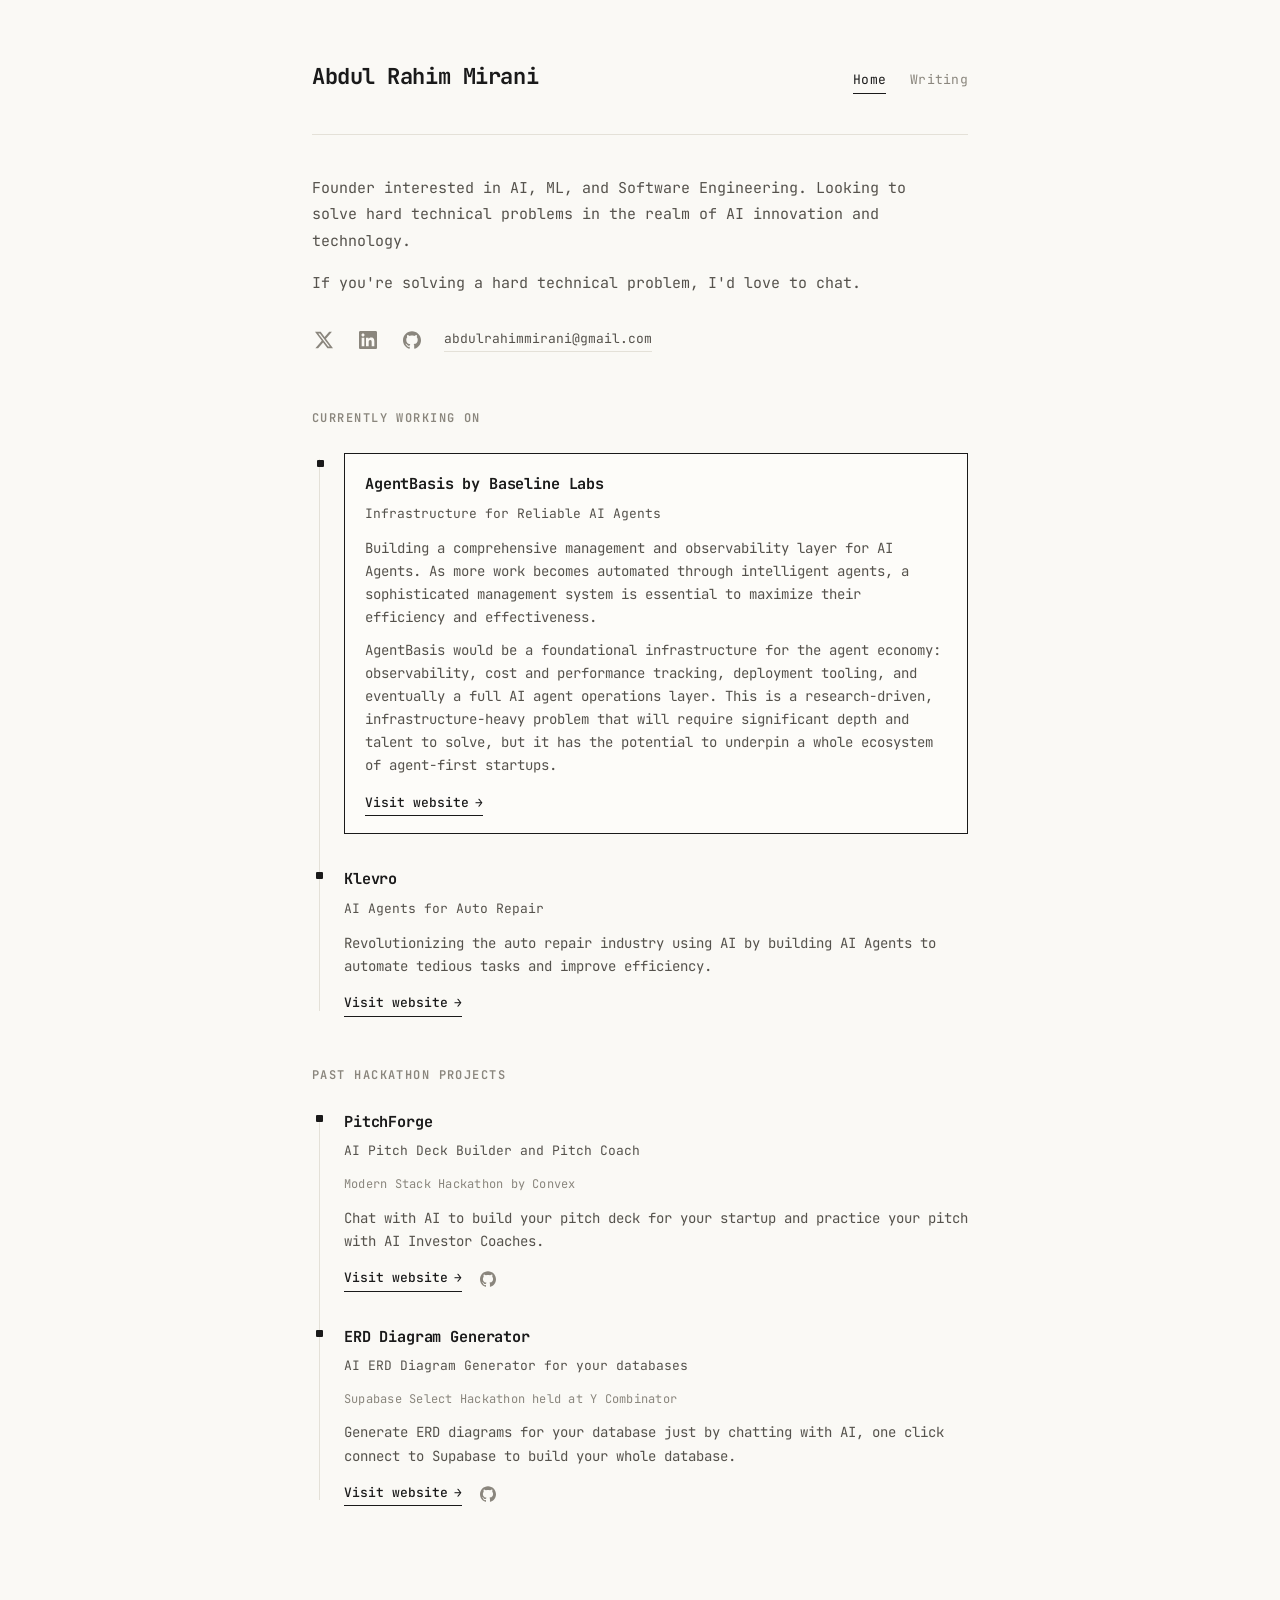
==== index.html @ b36a4a5d "updated name font" ====
<!DOCTYPE html>
<html lang="en">
<head>
    <meta charset="UTF-8">
    <meta name="viewport" content="width=device-width, initial-scale=1.0, maximum-scale=1.0, user-scalable=no, viewport-fit=cover">
    <meta name="theme-color" content="#faf9f5">
    <meta name="mobile-web-app-capable" content="yes">
    <meta name="apple-mobile-web-app-capable" content="yes">
    <meta name="apple-mobile-web-app-status-bar-style" content="default">
    <link rel="stylesheet" href="style.css">
    <title>Abdul Rahim Mirani</title>
    <link rel="preconnect" href="https://fonts.googleapis.com">
    <link rel="preconnect" href="https://fonts.gstatic.com" crossorigin>
    <link href="https://fonts.googleapis.com/css2?family=JetBrains+Mono:wght@400;500;700&display=swap" rel="stylesheet">
    <script>
        window.va = window.va || function () { (window.vaq = window.vaq || []).push(arguments); };
    </script>
    <script defer src="/_vercel/insights/script.js"></script>
</head>

<body>
    <main>
        <header class="site-header">
            <h1 class="logo"><a href="/">Abdul Rahim Mirani</a></h1>
            <nav class="nav-links" aria-label="Primary">
                <a href="/" class="nav-link active" aria-current="page">Home</a>
                <a href="/writing" class="nav-link">Writing</a>
            </nav>
        </header>

        <section class="intro">
            <p class="bio">Founder interested in AI, ML, and Software Engineering. Looking to solve hard technical problems in the realm of AI innovation and technology.</p>
            <p class="bio">If you're solving a hard technical problem, I'd love to chat.</p>
        </section>

        <section class="connect" aria-label="Contact">
            <div class="social-icons-row">
                <a href="https://x.com/rahim_mirani" class="social-icon" target="_blank" rel="noopener noreferrer" title="X (Twitter)" aria-label="X (Twitter)">
                    <svg viewBox="0 0 24 24" xmlns="http://www.w3.org/2000/svg">
                        <path d="M18.901 1.153h3.68l-8.04 9.19L24 22.846h-7.406l-5.8-7.584-6.638 7.584H.474l8.6-9.83L0 1.154h7.594l5.243 6.932ZM17.61 20.644h2.039L6.486 3.24H4.298Z"/>
                    </svg>
                </a>
                <a href="https://www.linkedin.com/in/abdul-rahim-mirani/" class="social-icon" target="_blank" rel="noopener noreferrer" title="LinkedIn" aria-label="LinkedIn">
                    <svg viewBox="0 0 24 24" xmlns="http://www.w3.org/2000/svg">
                        <path d="M20.447 20.452h-3.554v-5.569c0-1.328-.027-3.037-1.852-3.037-1.853 0-2.136 1.445-2.136 2.939v5.667H9.351V9h3.414v1.561h.046c.477-.9 1.637-1.85 3.37-1.85 3.601 0 4.267 2.37 4.267 5.455v6.286zM5.337 7.433c-1.144 0-2.063-.926-2.063-2.065 0-1.138.92-2.063 2.063-2.063 1.14 0 2.064.925 2.064 2.063 0 1.139-.925 2.065-2.064 2.065zm1.782 13.019H3.555V9h3.564v11.452zM22.225 0H1.771C.792 0 0 .774 0 1.729v20.542C0 23.227.792 24 1.771 24h20.451C23.2 24 24 23.227 24 22.271V1.729C24 .774 23.2 0 22.222 0h.003z"/>
                    </svg>
                </a>
                <a href="https://github.com/rahimmirani" class="social-icon" target="_blank" rel="noopener noreferrer" title="GitHub" aria-label="GitHub">
                    <svg viewBox="0 0 24 24" xmlns="http://www.w3.org/2000/svg">
                        <path d="M12 0.297c-6.63 0-12 5.373-12 12 0 5.303 3.438 9.8 8.205 11.385.6.113.82-.258.82-.577 0-.285-.01-1.04-.015-2.04-3.338.724-4.042-1.61-4.042-1.61C4.422 18.07 3.633 17.7 3.633 17.7c-1.087-.744.084-.729.084-.729 1.205.084 1.838 1.236 1.838 1.236 1.07 1.835 2.809 1.305 3.495.998.108-.776.417-1.305.76-1.605-2.665-.3-5.466-1.332-5.466-5.93 0-1.31.465-2.38 1.235-3.22-.135-.303-.54-1.523.105-3.176 0 0 1.005-.322 3.3 1.23.96-.267 1.98-.399 3-.405 1.02.006 2.04.138 3 .405 2.28-1.552 3.285-1.23 3.285-1.23.645 1.653.24 2.873.12 3.176.765.84 1.23 1.91 1.23 3.22 0 4.61-2.805 5.625-5.475 5.92.42.36.81 1.096.81 2.22 0 1.606-.015 2.896-.015 3.286 0 .315.21.69.825.57C20.565 22.092 24 17.592 24 12.297c0-6.627-5.373-12-12-12"/>
                    </svg>
                </a>
                <a href="mailto:abdulrahimmirani@gmail.com" class="email-link">abdulrahimmirani@gmail.com</a>
            </div>
        </section>

        <section class="work" aria-label="Work">
            <h2 class="section-label">Currently working on</h2>

            <ul class="entry-list">
                <li class="entry featured">
                    <h3 class="entry-title">AgentBasis by Baseline Labs</h3>
                    <p class="entry-subtitle">Infrastructure for Reliable AI Agents</p>
                    <p class="entry-desc">Building a comprehensive management and observability layer for AI Agents. As more work becomes automated through intelligent agents, a sophisticated management system is essential to maximize their efficiency and effectiveness.</p>
                    <p class="entry-desc">AgentBasis would be a foundational infrastructure for the agent economy: observability, cost and performance tracking, deployment tooling, and eventually a full AI agent operations layer. This is a research-driven, infrastructure-heavy problem that will require significant depth and talent to solve, but it has the potential to underpin a whole ecosystem of agent-first startups.</p>
                    <div class="entry-links">
                        <a href="https://agentbasis.co" class="entry-link" target="_blank" rel="noopener noreferrer">Visit website</a>
                    </div>
                </li>

                <li class="entry">
                    <h3 class="entry-title">Klevro</h3>
                    <p class="entry-subtitle">AI Agents for Auto Repair</p>
                    <p class="entry-desc">Revolutionizing the auto repair industry using AI by building AI Agents to automate tedious tasks and improve efficiency.</p>
                    <div class="entry-links">
                        <a href="https://klevro.com" class="entry-link" target="_blank" rel="noopener noreferrer">Visit website</a>
                    </div>
                </li>
            </ul>

            <h2 class="section-label">Past Hackathon Projects</h2>

            <ul class="entry-list">
                <li class="entry">
                    <h3 class="entry-title">PitchForge</h3>
                    <p class="entry-subtitle">AI Pitch Deck Builder and Pitch Coach</p>
                    <p class="entry-meta">Modern Stack Hackathon by Convex</p>
                    <p class="entry-desc">Chat with AI to build your pitch deck for your startup and practice your pitch with AI Investor Coaches.</p>
                    <div class="entry-links">
                        <a href="https://pitchforge.chat/" class="entry-link" target="_blank" rel="noopener noreferrer">Visit website</a>
                        <a href="https://github.com/RahimMirani/PitchForge" class="entry-github" target="_blank" rel="noopener noreferrer" title="View on GitHub" aria-label="View PitchForge on GitHub">
                            <svg viewBox="0 0 24 24" xmlns="http://www.w3.org/2000/svg">
                                <path d="M12 0.297c-6.63 0-12 5.373-12 12 0 5.303 3.438 9.8 8.205 11.385.6.113.82-.258.82-.577 0-.285-.01-1.04-.015-2.04-3.338.724-4.042-1.61-4.042-1.61C4.422 18.07 3.633 17.7 3.633 17.7c-1.087-.744.084-.729.084-.729 1.205.084 1.838 1.236 1.838 1.236 1.07 1.835 2.809 1.305 3.495.998.108-.776.417-1.305.76-1.605-2.665-.3-5.466-1.332-5.466-5.93 0-1.31.465-2.38 1.235-3.22-.135-.303-.54-1.523.105-3.176 0 0 1.005-.322 3.3 1.23.96-.267 1.98-.399 3-.405 1.02.006 2.04.138 3 .405 2.28-1.552 3.285-1.23 3.285-1.23.645 1.653.24 2.873.12 3.176.765.84 1.23 1.91 1.23 3.22 0 4.61-2.805 5.625-5.475 5.92.42.36.81 1.096.81 2.22 0 1.606-.015 2.896-.015 3.286 0 .315.21.69.825.57C20.565 22.092 24 17.592 24 12.297c0-6.627-5.373-12-12-12"/>
                            </svg>
                        </a>
                    </div>
                </li>

                <li class="entry">
                    <h3 class="entry-title">ERD Diagram Generator</h3>
                    <p class="entry-subtitle">AI ERD Diagram Generator for your databases</p>
                    <p class="entry-meta">Supabase Select Hackathon held at Y Combinator</p>
                    <p class="entry-desc">Generate ERD diagrams for your database just by chatting with AI, one click connect to Supabase to build your whole database.</p>
                    <div class="entry-links">
                        <a href="https://www.erddiagram.chat/" class="entry-link" target="_blank" rel="noopener noreferrer">Visit website</a>
                        <a href="https://github.com/RahimMirani/Supabase-Hackathon" class="entry-github" target="_blank" rel="noopener noreferrer" title="View on GitHub" aria-label="View ERD Diagram Generator on GitHub">
                            <svg viewBox="0 0 24 24" xmlns="http://www.w3.org/2000/svg">
                                <path d="M12 0.297c-6.63 0-12 5.373-12 12 0 5.303 3.438 9.8 8.205 11.385.6.113.82-.258.82-.577 0-.285-.01-1.04-.015-2.04-3.338.724-4.042-1.61-4.042-1.61C4.422 18.07 3.633 17.7 3.633 17.7c-1.087-.744.084-.729.084-.729 1.205.084 1.838 1.236 1.838 1.236 1.07 1.835 2.809 1.305 3.495.998.108-.776.417-1.305.76-1.605-2.665-.3-5.466-1.332-5.466-5.93 0-1.31.465-2.38 1.235-3.22-.135-.303-.54-1.523.105-3.176 0 0 1.005-.322 3.3 1.23.96-.267 1.98-.399 3-.405 1.02.006 2.04.138 3 .405 2.28-1.552 3.285-1.23 3.285-1.23.645 1.653.24 2.873.12 3.176.765.84 1.23 1.91 1.23 3.22 0 4.61-2.805 5.625-5.475 5.92.42.36.81 1.096.81 2.22 0 1.606-.015 2.896-.015 3.286 0 .315.21.69.825.57C20.565 22.092 24 17.592 24 12.297c0-6.627-5.373-12-12-12"/>
                            </svg>
                        </a>
                    </div>
                </li>
            </ul>
        </section>
    </main>
</body>
</html>
---- style.css ----
:root {
    --background: #faf9f5;        /* warm cream/paper */
    --background-card: #fdfcf9;   /* slightly lighter for boxes */
    --text: #1a1a1a;             /* near-black */
    --text-secondary: #55524c;   /* warm gray */
    --text-muted: #8a867d;       /* muted warm gray */
    --line: #e4e1d8;             /* light hairline border */
    --line-strong: #1a1a1a;      /* strong border for featured box */

    --font-serif: "Tinos", "Times New Roman", Times, serif;
    --font-mono: "JetBrains Mono", "IBM Plex Mono", ui-monospace, "SFMono-Regular", Menlo, Consolas, monospace;
}

* {
    margin: 0;
    padding: 0;
    box-sizing: border-box;
}

html {
    background-color: var(--background);
    min-height: 100%;
    height: 100%;
    overflow-x: hidden;
    -webkit-overflow-scrolling: touch;
    scroll-behavior: smooth;
}

html,
body {
    background-color: var(--background);
}

body {
    color: var(--text);
    font-family: var(--font-mono);
    font-size: 0.9375rem;
    line-height: 1.7;
    padding: 4rem 1.5rem 6rem;
    max-width: 44rem;
    margin: 0 auto;
    min-height: 100vh;
    -webkit-font-smoothing: antialiased;
    text-rendering: optimizeLegibility;
}

main {
    display: flex;
    flex-direction: column;
    gap: 0;
}

/* ---------- Header / Navigation ---------- */
.site-header {
    display: flex;
    align-items: baseline;
    justify-content: space-between;
    gap: 1.5rem;
    flex-wrap: wrap;
    padding-bottom: 2.5rem;
    border-bottom: 1px solid var(--line);
}

.logo {
    font-family: var(--font-mono);
    font-size: 1.375rem;
    font-weight: 700;
    line-height: 1.2;
    letter-spacing: -0.02em;
}

.logo a {
    color: var(--text);
    text-decoration: none;
}

.nav-links {
    display: flex;
    align-items: baseline;
    gap: 1.5rem;
}

.nav-link {
    color: var(--text-muted);
    text-decoration: none;
    font-size: 0.8125rem;
    letter-spacing: 0.02em;
    padding-bottom: 2px;
    border-bottom: 1px solid transparent;
    transition: color 0.2s ease, border-color 0.2s ease;
}

.nav-link:hover {
    color: var(--text);
}

.nav-link.active {
    color: var(--text);
    border-bottom-color: var(--text);
}

/* ---------- Intro ---------- */
.intro {
    margin-top: 2.5rem;
}

.bio {
    color: var(--text-secondary);
    font-size: 0.9375rem;
    line-height: 1.75;
    max-width: 38rem;
}

.bio + .bio {
    margin-top: 1rem;
}

/* ---------- Contact ---------- */
.connect {
    margin-top: 2rem;
}

.social-icons-row {
    display: flex;
    flex-wrap: wrap;
    align-items: center;
    gap: 1.25rem;
}

.social-icon {
    display: inline-flex;
    align-items: center;
    justify-content: center;
    color: var(--text-muted);
    text-decoration: none;
    width: 1.5rem;
    height: 1.5rem;
    transition: color 0.2s ease, transform 0.2s ease;
}

.social-icon svg {
    width: 1.125rem;
    height: 1.125rem;
    fill: currentColor;
}

.social-icon:hover {
    color: var(--text);
    transform: translateY(-1px);
}

.email-link {
    color: var(--text-secondary);
    text-decoration: none;
    font-size: 0.8125rem;
    border-bottom: 1px solid var(--line);
    padding-bottom: 1px;
    transition: color 0.2s ease, border-color 0.2s ease;
}

.email-link:hover {
    color: var(--text);
    border-bottom-color: var(--text);
}

/* ---------- Work / Sections ---------- */
.work {
    margin-top: 3.5rem;
}

.section-label {
    font-family: var(--font-mono);
    font-size: 0.75rem;
    font-weight: 600;
    text-transform: uppercase;
    letter-spacing: 0.12em;
    color: var(--text-muted);
    margin-bottom: 1.5rem;
}

.work .section-label:not(:first-child) {
    margin-top: 3rem;
}

/* ---------- Entry list (timeline) ---------- */
.entry-list {
    list-style: none;
    position: relative;
    margin-left: 0.25rem;
}

.entry-list::before {
    content: '';
    position: absolute;
    left: 3px;
    top: 6px;
    bottom: 6px;
    width: 1px;
    background: var(--line);
}

.entry {
    position: relative;
    padding-left: 1.75rem;
    padding-bottom: 2rem;
}

.entry:last-child {
    padding-bottom: 0;
}

.entry::before {
    content: '';
    position: absolute;
    left: 0;
    top: 6px;
    width: 7px;
    height: 7px;
    background: var(--text);
    border-radius: 1px;
}

.entry.featured {
    padding: 1.1rem 1.25rem;
    margin-left: 1.75rem;
    margin-bottom: 2rem;
    padding-left: 1.25rem;
    border: 1px solid var(--line-strong);
    background: var(--background-card);
}

.entry.featured::before {
    left: -1.75rem;
}

.entry-title {
    font-family: var(--font-mono);
    font-size: 0.95rem;
    font-weight: 700;
    letter-spacing: -0.01em;
    color: var(--text);
    margin-bottom: 0.35rem;
}

.entry-subtitle {
    color: var(--text-secondary);
    font-size: 0.8125rem;
    margin-bottom: 0.75rem;
}

.entry-meta {
    color: var(--text-muted);
    font-size: 0.75rem;
    letter-spacing: 0.02em;
    margin-bottom: 0.75rem;
}

.entry-desc {
    color: var(--text-secondary);
    font-size: 0.875rem;
    line-height: 1.65;
    margin-bottom: 0.6rem;
}

.entry-desc:last-of-type {
    margin-bottom: 0;
}

.entry-links {
    display: flex;
    align-items: center;
    gap: 1rem;
    margin-top: 0.9rem;
}

.entry-link {
    display: inline-flex;
    align-items: center;
    color: var(--text);
    text-decoration: none;
    font-size: 0.8125rem;
    font-weight: 500;
    border-bottom: 1px solid var(--line-strong);
    padding-bottom: 1px;
    transition: opacity 0.2s ease;
}

.entry-link::after {
    content: '\2192';
    margin-left: 0.4rem;
    transition: transform 0.2s ease;
}

.entry-link:hover {
    opacity: 0.6;
}

.entry-link:hover::after {
    transform: translateX(2px);
}

.entry-github {
    display: inline-flex;
    align-items: center;
    justify-content: center;
    color: var(--text-muted);
    text-decoration: none;
    width: 1.25rem;
    height: 1.25rem;
    transition: color 0.2s ease, transform 0.2s ease;
}

.entry-github svg {
    width: 1rem;
    height: 1rem;
    fill: currentColor;
}

.entry-github:hover {
    color: var(--text);
    transform: translateY(-1px);
}

/* ---------- Focus states ---------- */
a:focus-visible {
    outline: 2px solid var(--text);
    outline-offset: 3px;
    border-radius: 2px;
}

::selection {
    background: #1a1a1a;
    color: #faf9f5;
}

/* ---------- Tablet / Mobile ---------- */
@media (max-width: 768px) {
    html {
        -webkit-text-size-adjust: 100%;
        touch-action: manipulation;
    }

    body {
        padding: 2.5rem 1.25rem 4rem;
        min-height: 100vh;
        min-height: -webkit-fill-available;
    }

    .site-header {
        padding-bottom: 1.75rem;
    }

    .logo {
        font-size: 1.2rem;
    }

    .nav-links {
        gap: 1.25rem;
    }

    .intro {
        margin-top: 2rem;
    }

    .work {
        margin-top: 3rem;
    }

    .entry.featured {
        padding: 1rem 1.1rem;
    }
}

@media (max-width: 480px) {
    body {
        padding: 2rem 1rem 3.5rem;
        font-size: 0.9375rem;
    }

    .site-header {
        gap: 1rem;
    }

    .logo {
        font-size: 1.1rem;
    }

    .nav-links {
        gap: 1rem;
    }

    .entry {
        padding-left: 1.5rem;
    }

    .entry.featured {
        margin-left: 1.5rem;
    }

    .entry.featured::before {
        left: -1.5rem;
    }

    .entry-title {
        font-size: 0.9rem;
    }

    .social-icons-row {
        gap: 1.1rem;
    }

    .email-link {
        word-break: break-all;
    }
}
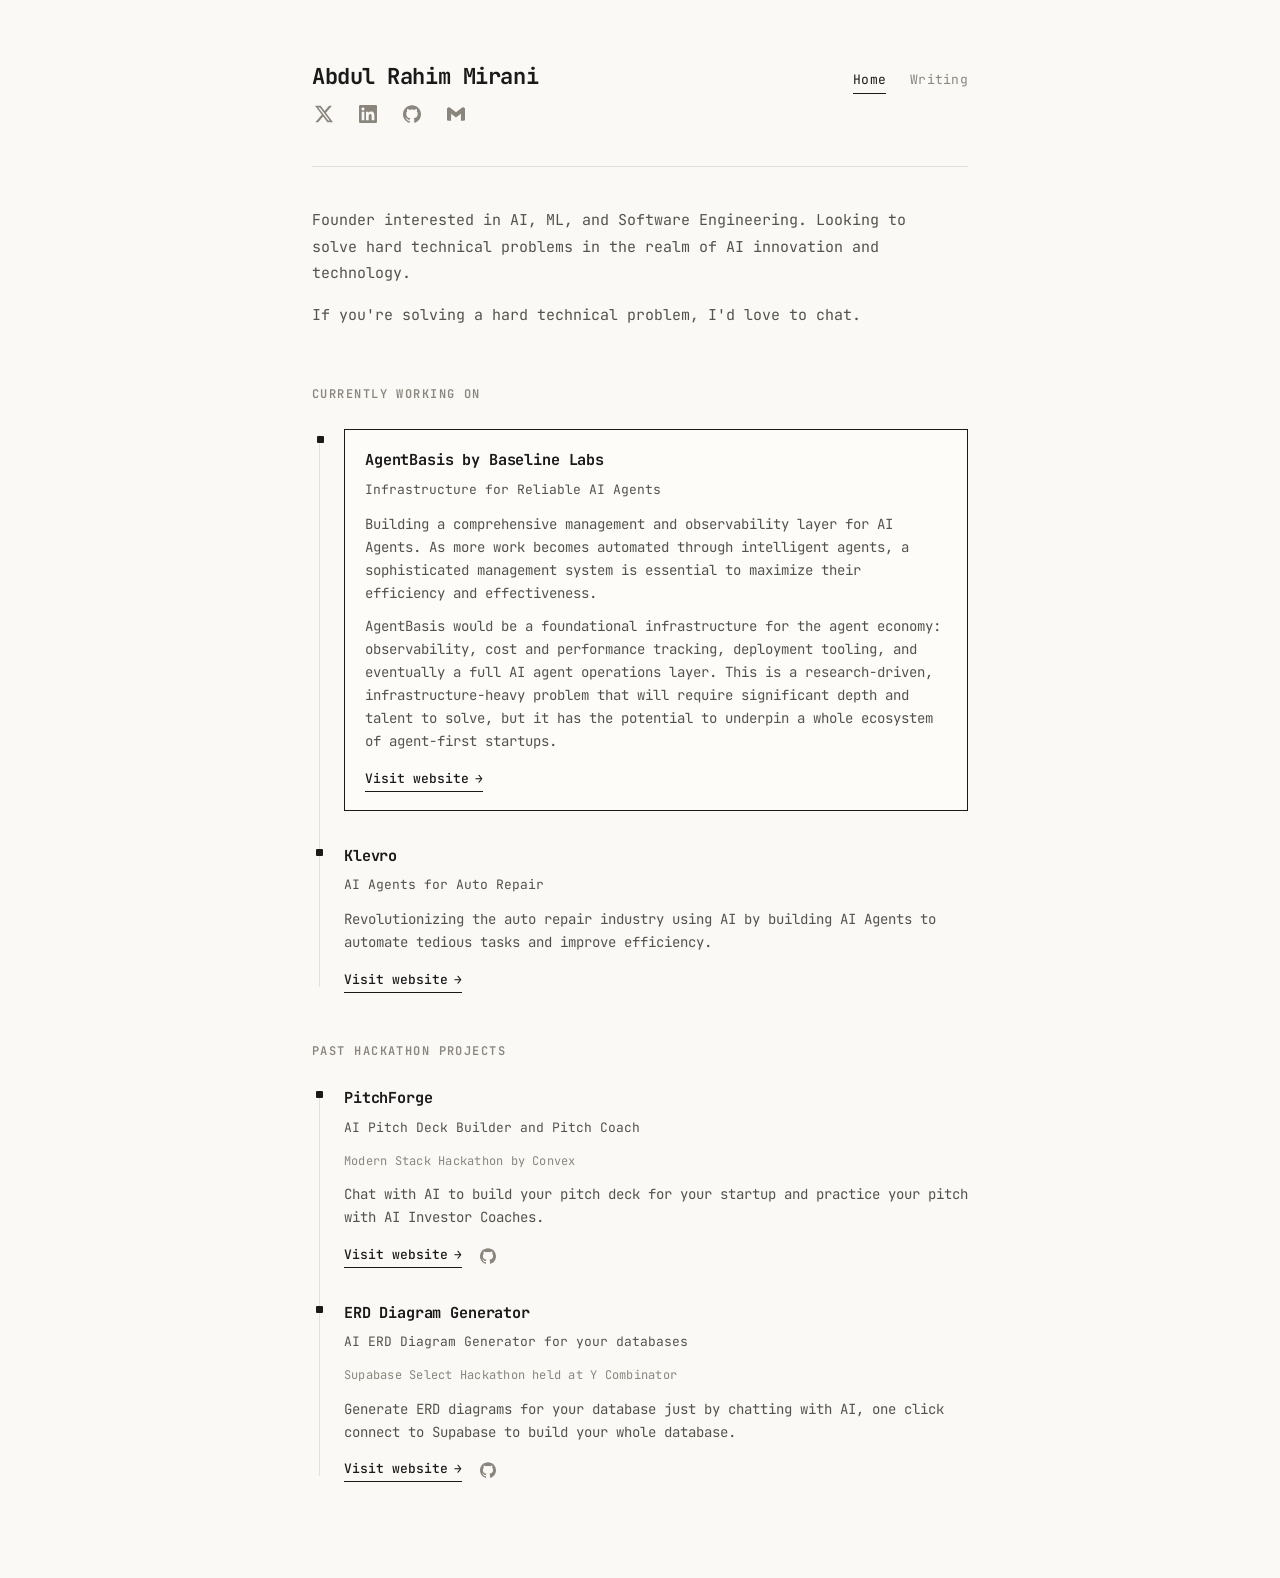
==== commit 4320b483: "updated socials" ====
--- a/index.html
+++ b/index.html
@@ -21,7 +21,31 @@
 <body>
     <main>
         <header class="site-header">
-            <h1 class="logo"><a href="/">Abdul Rahim Mirani</a></h1>
+            <div class="header-brand">
+                <h1 class="logo"><a href="/">Abdul Rahim Mirani</a></h1>
+                <div class="social-icons-row">
+                    <a href="https://x.com/rahim_mirani" class="social-icon" target="_blank" rel="noopener noreferrer" title="X (Twitter)" aria-label="X (Twitter)">
+                        <svg viewBox="0 0 24 24" xmlns="http://www.w3.org/2000/svg">
+                            <path d="M18.901 1.153h3.68l-8.04 9.19L24 22.846h-7.406l-5.8-7.584-6.638 7.584H.474l8.6-9.83L0 1.154h7.594l5.243 6.932ZM17.61 20.644h2.039L6.486 3.24H4.298Z"/>
+                        </svg>
+                    </a>
+                    <a href="https://www.linkedin.com/in/abdul-rahim-mirani/" class="social-icon" target="_blank" rel="noopener noreferrer" title="LinkedIn" aria-label="LinkedIn">
+                        <svg viewBox="0 0 24 24" xmlns="http://www.w3.org/2000/svg">
+                            <path d="M20.447 20.452h-3.554v-5.569c0-1.328-.027-3.037-1.852-3.037-1.853 0-2.136 1.445-2.136 2.939v5.667H9.351V9h3.414v1.561h.046c.477-.9 1.637-1.85 3.37-1.85 3.601 0 4.267 2.37 4.267 5.455v6.286zM5.337 7.433c-1.144 0-2.063-.926-2.063-2.065 0-1.138.92-2.063 2.063-2.063 1.14 0 2.064.925 2.064 2.063 0 1.139-.925 2.065-2.064 2.065zm1.782 13.019H3.555V9h3.564v11.452zM22.225 0H1.771C.792 0 0 .774 0 1.729v20.542C0 23.227.792 24 1.771 24h20.451C23.2 24 24 23.227 24 22.271V1.729C24 .774 23.2 0 22.222 0h.003z"/>
+                        </svg>
+                    </a>
+                    <a href="https://github.com/rahimmirani" class="social-icon" target="_blank" rel="noopener noreferrer" title="GitHub" aria-label="GitHub">
+                        <svg viewBox="0 0 24 24" xmlns="http://www.w3.org/2000/svg">
+                            <path d="M12 0.297c-6.63 0-12 5.373-12 12 0 5.303 3.438 9.8 8.205 11.385.6.113.82-.258.82-.577 0-.285-.01-1.04-.015-2.04-3.338.724-4.042-1.61-4.042-1.61C4.422 18.07 3.633 17.7 3.633 17.7c-1.087-.744.084-.729.084-.729 1.205.084 1.838 1.236 1.838 1.236 1.07 1.835 2.809 1.305 3.495.998.108-.776.417-1.305.76-1.605-2.665-.3-5.466-1.332-5.466-5.93 0-1.31.465-2.38 1.235-3.22-.135-.303-.54-1.523.105-3.176 0 0 1.005-.322 3.3 1.23.96-.267 1.98-.399 3-.405 1.02.006 2.04.138 3 .405 2.28-1.552 3.285-1.23 3.285-1.23.645 1.653.24 2.873.12 3.176.765.84 1.23 1.91 1.23 3.22 0 4.61-2.805 5.625-5.475 5.92.42.36.81 1.096.81 2.22 0 1.606-.015 2.896-.015 3.286 0 .315.21.69.825.57C20.565 22.092 24 17.592 24 12.297c0-6.627-5.373-12-12-12"/>
+                        </svg>
+                    </a>
+                    <a href="mailto:abdulrahimmirani@gmail.com" class="social-icon" title="Email abdulrahimmirani@gmail.com" aria-label="Email abdulrahimmirani@gmail.com">
+                        <svg viewBox="0 0 24 24" xmlns="http://www.w3.org/2000/svg">
+                            <path d="M24 5.457v13.909c0 .904-.732 1.636-1.636 1.636h-3.819V11.73L12 16.64l-6.545-4.91v9.273H1.636A1.636 1.636 0 0 1 0 19.366V5.457c0-2.023 2.309-3.178 3.927-1.964L5.455 4.64 12 9.548l6.545-4.91 1.528-1.145C21.69 2.28 24 3.434 24 5.457z"/>
+                        </svg>
+                    </a>
+                </div>
+            </div>
             <nav class="nav-links" aria-label="Primary">
                 <a href="/" class="nav-link active" aria-current="page">Home</a>
                 <a href="/writing" class="nav-link">Writing</a>
@@ -31,27 +55,6 @@
         <section class="intro">
             <p class="bio">Founder interested in AI, ML, and Software Engineering. Looking to solve hard technical problems in the realm of AI innovation and technology.</p>
             <p class="bio">If you're solving a hard technical problem, I'd love to chat.</p>
-        </section>
-
-        <section class="connect" aria-label="Contact">
-            <div class="social-icons-row">
-                <a href="https://x.com/rahim_mirani" class="social-icon" target="_blank" rel="noopener noreferrer" title="X (Twitter)" aria-label="X (Twitter)">
-                    <svg viewBox="0 0 24 24" xmlns="http://www.w3.org/2000/svg">
-                        <path d="M18.901 1.153h3.68l-8.04 9.19L24 22.846h-7.406l-5.8-7.584-6.638 7.584H.474l8.6-9.83L0 1.154h7.594l5.243 6.932ZM17.61 20.644h2.039L6.486 3.24H4.298Z"/>
-                    </svg>
-                </a>
-                <a href="https://www.linkedin.com/in/abdul-rahim-mirani/" class="social-icon" target="_blank" rel="noopener noreferrer" title="LinkedIn" aria-label="LinkedIn">
-                    <svg viewBox="0 0 24 24" xmlns="http://www.w3.org/2000/svg">
-                        <path d="M20.447 20.452h-3.554v-5.569c0-1.328-.027-3.037-1.852-3.037-1.853 0-2.136 1.445-2.136 2.939v5.667H9.351V9h3.414v1.561h.046c.477-.9 1.637-1.85 3.37-1.85 3.601 0 4.267 2.37 4.267 5.455v6.286zM5.337 7.433c-1.144 0-2.063-.926-2.063-2.065 0-1.138.92-2.063 2.063-2.063 1.14 0 2.064.925 2.064 2.063 0 1.139-.925 2.065-2.064 2.065zm1.782 13.019H3.555V9h3.564v11.452zM22.225 0H1.771C.792 0 0 .774 0 1.729v20.542C0 23.227.792 24 1.771 24h20.451C23.2 24 24 23.227 24 22.271V1.729C24 .774 23.2 0 22.222 0h.003z"/>
-                    </svg>
-                </a>
-                <a href="https://github.com/rahimmirani" class="social-icon" target="_blank" rel="noopener noreferrer" title="GitHub" aria-label="GitHub">
-                    <svg viewBox="0 0 24 24" xmlns="http://www.w3.org/2000/svg">
-                        <path d="M12 0.297c-6.63 0-12 5.373-12 12 0 5.303 3.438 9.8 8.205 11.385.6.113.82-.258.82-.577 0-.285-.01-1.04-.015-2.04-3.338.724-4.042-1.61-4.042-1.61C4.422 18.07 3.633 17.7 3.633 17.7c-1.087-.744.084-.729.084-.729 1.205.084 1.838 1.236 1.838 1.236 1.07 1.835 2.809 1.305 3.495.998.108-.776.417-1.305.76-1.605-2.665-.3-5.466-1.332-5.466-5.93 0-1.31.465-2.38 1.235-3.22-.135-.303-.54-1.523.105-3.176 0 0 1.005-.322 3.3 1.23.96-.267 1.98-.399 3-.405 1.02.006 2.04.138 3 .405 2.28-1.552 3.285-1.23 3.285-1.23.645 1.653.24 2.873.12 3.176.765.84 1.23 1.91 1.23 3.22 0 4.61-2.805 5.625-5.475 5.92.42.36.81 1.096.81 2.22 0 1.606-.015 2.896-.015 3.286 0 .315.21.69.825.57C20.565 22.092 24 17.592 24 12.297c0-6.627-5.373-12-12-12"/>
-                    </svg>
-                </a>
-                <a href="mailto:abdulrahimmirani@gmail.com" class="email-link">abdulrahimmirani@gmail.com</a>
-            </div>
         </section>
 
         <section class="work" aria-label="Work">
--- a/style.css
+++ b/style.css
@@ -74,6 +74,12 @@
     text-decoration: none;
 }
 
+.header-brand {
+    display: flex;
+    flex-direction: column;
+    gap: 0.75rem;
+}
+
 .nav-links {
     display: flex;
     align-items: baseline;
@@ -115,11 +121,6 @@
     margin-top: 1rem;
 }
 
-/* ---------- Contact ---------- */
-.connect {
-    margin-top: 2rem;
-}
-
 .social-icons-row {
     display: flex;
     flex-wrap: wrap;
@@ -147,20 +148,6 @@
 .social-icon:hover {
     color: var(--text);
     transform: translateY(-1px);
-}
-
-.email-link {
-    color: var(--text-secondary);
-    text-decoration: none;
-    font-size: 0.8125rem;
-    border-bottom: 1px solid var(--line);
-    padding-bottom: 1px;
-    transition: color 0.2s ease, border-color 0.2s ease;
-}
-
-.email-link:hover {
-    color: var(--text);
-    border-bottom-color: var(--text);
 }
 
 /* ---------- Work / Sections ---------- */
@@ -408,8 +395,4 @@
     .social-icons-row {
         gap: 1.1rem;
     }
-
-    .email-link {
-        word-break: break-all;
-    }
-}
+}
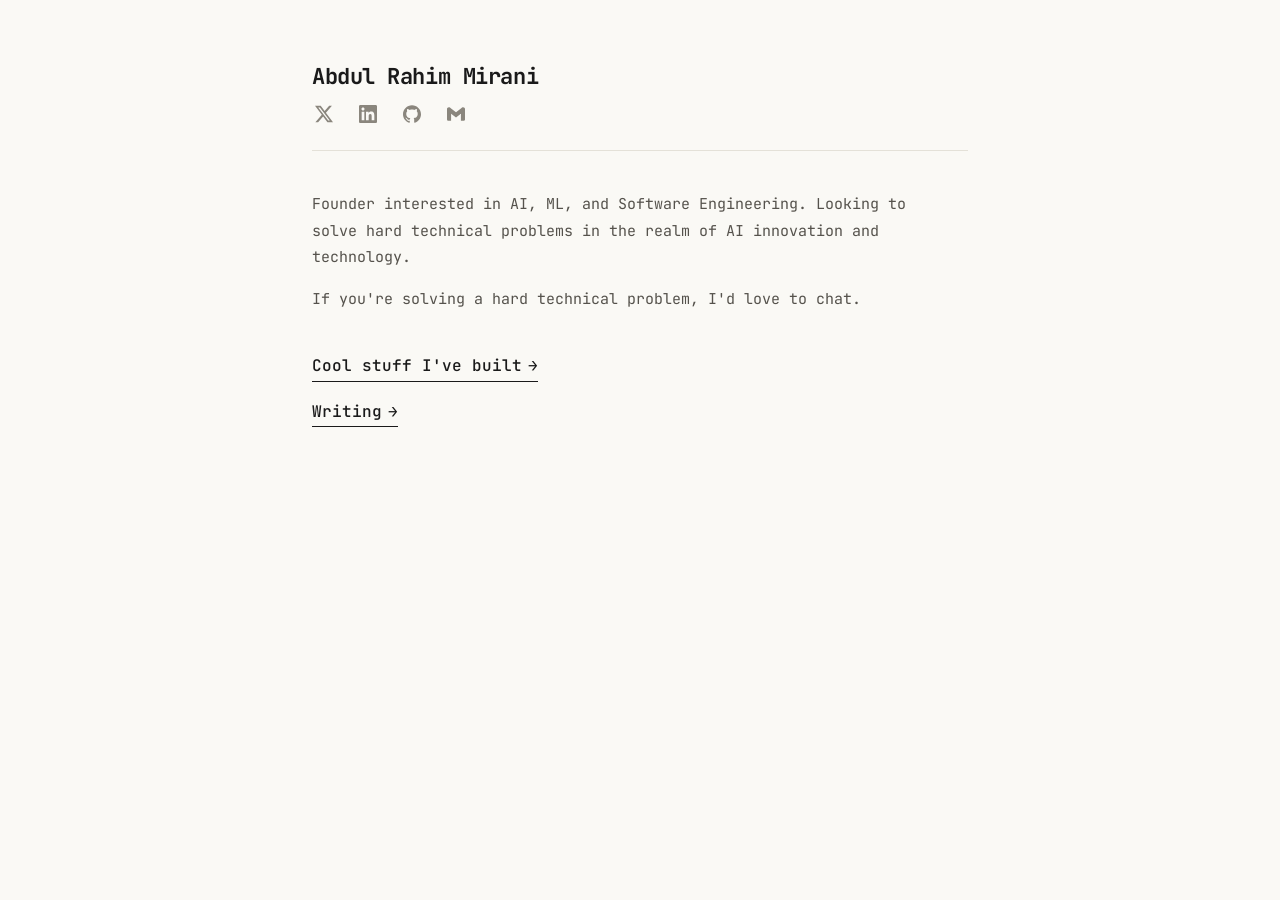
==== commit fa85def6: "updated home page" ====
--- a/index.html
+++ b/index.html
@@ -46,10 +46,6 @@
                     </a>
                 </div>
             </div>
-            <nav class="nav-links" aria-label="Primary">
-                <a href="/" class="nav-link active" aria-current="page">Home</a>
-                <a href="/writing" class="nav-link">Writing</a>
-            </nav>
         </header>
 
         <section class="intro">
@@ -57,64 +53,10 @@
             <p class="bio">If you're solving a hard technical problem, I'd love to chat.</p>
         </section>
 
-        <section class="work" aria-label="Work">
-            <h2 class="section-label">Currently working on</h2>
-
-            <ul class="entry-list">
-                <li class="entry featured">
-                    <h3 class="entry-title">AgentBasis by Baseline Labs</h3>
-                    <p class="entry-subtitle">Infrastructure for Reliable AI Agents</p>
-                    <p class="entry-desc">Building a comprehensive management and observability layer for AI Agents. As more work becomes automated through intelligent agents, a sophisticated management system is essential to maximize their efficiency and effectiveness.</p>
-                    <p class="entry-desc">AgentBasis would be a foundational infrastructure for the agent economy: observability, cost and performance tracking, deployment tooling, and eventually a full AI agent operations layer. This is a research-driven, infrastructure-heavy problem that will require significant depth and talent to solve, but it has the potential to underpin a whole ecosystem of agent-first startups.</p>
-                    <div class="entry-links">
-                        <a href="https://agentbasis.co" class="entry-link" target="_blank" rel="noopener noreferrer">Visit website</a>
-                    </div>
-                </li>
-
-                <li class="entry">
-                    <h3 class="entry-title">Klevro</h3>
-                    <p class="entry-subtitle">AI Agents for Auto Repair</p>
-                    <p class="entry-desc">Revolutionizing the auto repair industry using AI by building AI Agents to automate tedious tasks and improve efficiency.</p>
-                    <div class="entry-links">
-                        <a href="https://klevro.com" class="entry-link" target="_blank" rel="noopener noreferrer">Visit website</a>
-                    </div>
-                </li>
-            </ul>
-
-            <h2 class="section-label">Past Hackathon Projects</h2>
-
-            <ul class="entry-list">
-                <li class="entry">
-                    <h3 class="entry-title">PitchForge</h3>
-                    <p class="entry-subtitle">AI Pitch Deck Builder and Pitch Coach</p>
-                    <p class="entry-meta">Modern Stack Hackathon by Convex</p>
-                    <p class="entry-desc">Chat with AI to build your pitch deck for your startup and practice your pitch with AI Investor Coaches.</p>
-                    <div class="entry-links">
-                        <a href="https://pitchforge.chat/" class="entry-link" target="_blank" rel="noopener noreferrer">Visit website</a>
-                        <a href="https://github.com/RahimMirani/PitchForge" class="entry-github" target="_blank" rel="noopener noreferrer" title="View on GitHub" aria-label="View PitchForge on GitHub">
-                            <svg viewBox="0 0 24 24" xmlns="http://www.w3.org/2000/svg">
-                                <path d="M12 0.297c-6.63 0-12 5.373-12 12 0 5.303 3.438 9.8 8.205 11.385.6.113.82-.258.82-.577 0-.285-.01-1.04-.015-2.04-3.338.724-4.042-1.61-4.042-1.61C4.422 18.07 3.633 17.7 3.633 17.7c-1.087-.744.084-.729.084-.729 1.205.084 1.838 1.236 1.838 1.236 1.07 1.835 2.809 1.305 3.495.998.108-.776.417-1.305.76-1.605-2.665-.3-5.466-1.332-5.466-5.93 0-1.31.465-2.38 1.235-3.22-.135-.303-.54-1.523.105-3.176 0 0 1.005-.322 3.3 1.23.96-.267 1.98-.399 3-.405 1.02.006 2.04.138 3 .405 2.28-1.552 3.285-1.23 3.285-1.23.645 1.653.24 2.873.12 3.176.765.84 1.23 1.91 1.23 3.22 0 4.61-2.805 5.625-5.475 5.92.42.36.81 1.096.81 2.22 0 1.606-.015 2.896-.015 3.286 0 .315.21.69.825.57C20.565 22.092 24 17.592 24 12.297c0-6.627-5.373-12-12-12"/>
-                            </svg>
-                        </a>
-                    </div>
-                </li>
-
-                <li class="entry">
-                    <h3 class="entry-title">ERD Diagram Generator</h3>
-                    <p class="entry-subtitle">AI ERD Diagram Generator for your databases</p>
-                    <p class="entry-meta">Supabase Select Hackathon held at Y Combinator</p>
-                    <p class="entry-desc">Generate ERD diagrams for your database just by chatting with AI, one click connect to Supabase to build your whole database.</p>
-                    <div class="entry-links">
-                        <a href="https://www.erddiagram.chat/" class="entry-link" target="_blank" rel="noopener noreferrer">Visit website</a>
-                        <a href="https://github.com/RahimMirani/Supabase-Hackathon" class="entry-github" target="_blank" rel="noopener noreferrer" title="View on GitHub" aria-label="View ERD Diagram Generator on GitHub">
-                            <svg viewBox="0 0 24 24" xmlns="http://www.w3.org/2000/svg">
-                                <path d="M12 0.297c-6.63 0-12 5.373-12 12 0 5.303 3.438 9.8 8.205 11.385.6.113.82-.258.82-.577 0-.285-.01-1.04-.015-2.04-3.338.724-4.042-1.61-4.042-1.61C4.422 18.07 3.633 17.7 3.633 17.7c-1.087-.744.084-.729.084-.729 1.205.084 1.838 1.236 1.838 1.236 1.07 1.835 2.809 1.305 3.495.998.108-.776.417-1.305.76-1.605-2.665-.3-5.466-1.332-5.466-5.93 0-1.31.465-2.38 1.235-3.22-.135-.303-.54-1.523.105-3.176 0 0 1.005-.322 3.3 1.23.96-.267 1.98-.399 3-.405 1.02.006 2.04.138 3 .405 2.28-1.552 3.285-1.23 3.285-1.23.645 1.653.24 2.873.12 3.176.765.84 1.23 1.91 1.23 3.22 0 4.61-2.805 5.625-5.475 5.92.42.36.81 1.096.81 2.22 0 1.606-.015 2.896-.015 3.286 0 .315.21.69.825.57C20.565 22.092 24 17.592 24 12.297c0-6.627-5.373-12-12-12"/>
-                            </svg>
-                        </a>
-                    </div>
-                </li>
-            </ul>
-        </section>
+        <nav class="home-nav" aria-label="Site sections">
+            <a href="/built" class="home-nav-link">Cool stuff I've built</a>
+            <a href="https://x.com/rahim_mirani/articles" class="home-nav-link" target="_blank" rel="noopener noreferrer">Writing</a>
+        </nav>
     </main>
 </body>
 </html>
--- a/style.css
+++ b/style.css
@@ -57,7 +57,7 @@
     justify-content: space-between;
     gap: 1.5rem;
     flex-wrap: wrap;
-    padding-bottom: 2.5rem;
+    padding-bottom: 1.5rem;
     border-bottom: 1px solid var(--line);
 }
 
@@ -121,6 +121,76 @@
     margin-top: 1rem;
 }
 
+/* ---------- Home nav ---------- */
+.home-nav {
+    display: flex;
+    flex-direction: column;
+    align-items: flex-start;
+    gap: 1rem;
+    margin-top: 2.5rem;
+}
+
+.home-nav-link {
+    display: inline-flex;
+    align-items: center;
+    color: var(--text);
+    text-decoration: none;
+    font-size: 1rem;
+    font-weight: 500;
+    border-bottom: 1px solid var(--line-strong);
+    padding-bottom: 1px;
+    transition: opacity 0.2s ease;
+}
+
+.home-nav-link::after {
+    content: '\2192';
+    margin-left: 0.4rem;
+    transition: transform 0.2s ease;
+}
+
+.home-nav-link:hover {
+    opacity: 0.6;
+}
+
+.home-nav-link:hover::after {
+    transform: translateX(2px);
+}
+
+/* ---------- Subpage back link ---------- */
+.back-link {
+    display: inline-flex;
+    align-items: center;
+    color: var(--text-muted);
+    text-decoration: none;
+    font-size: 0.8125rem;
+    letter-spacing: 0.02em;
+    margin-bottom: 2.5rem;
+    transition: color 0.2s ease;
+}
+
+.back-link::before {
+    content: '\2190';
+    margin-right: 0.4rem;
+    transition: transform 0.2s ease;
+}
+
+.back-link:hover {
+    color: var(--text);
+}
+
+.back-link:hover::before {
+    transform: translateX(-2px);
+}
+
+.page-title {
+    font-family: var(--font-mono);
+    font-size: 1.375rem;
+    font-weight: 700;
+    letter-spacing: -0.02em;
+    color: var(--text);
+    margin-bottom: 2.5rem;
+}
+
 .social-icons-row {
     display: flex;
     flex-wrap: wrap;
@@ -153,6 +223,10 @@
 /* ---------- Work / Sections ---------- */
 .work {
     margin-top: 3.5rem;
+}
+
+.back-link + .work {
+    margin-top: 0;
 }
 
 .section-label {
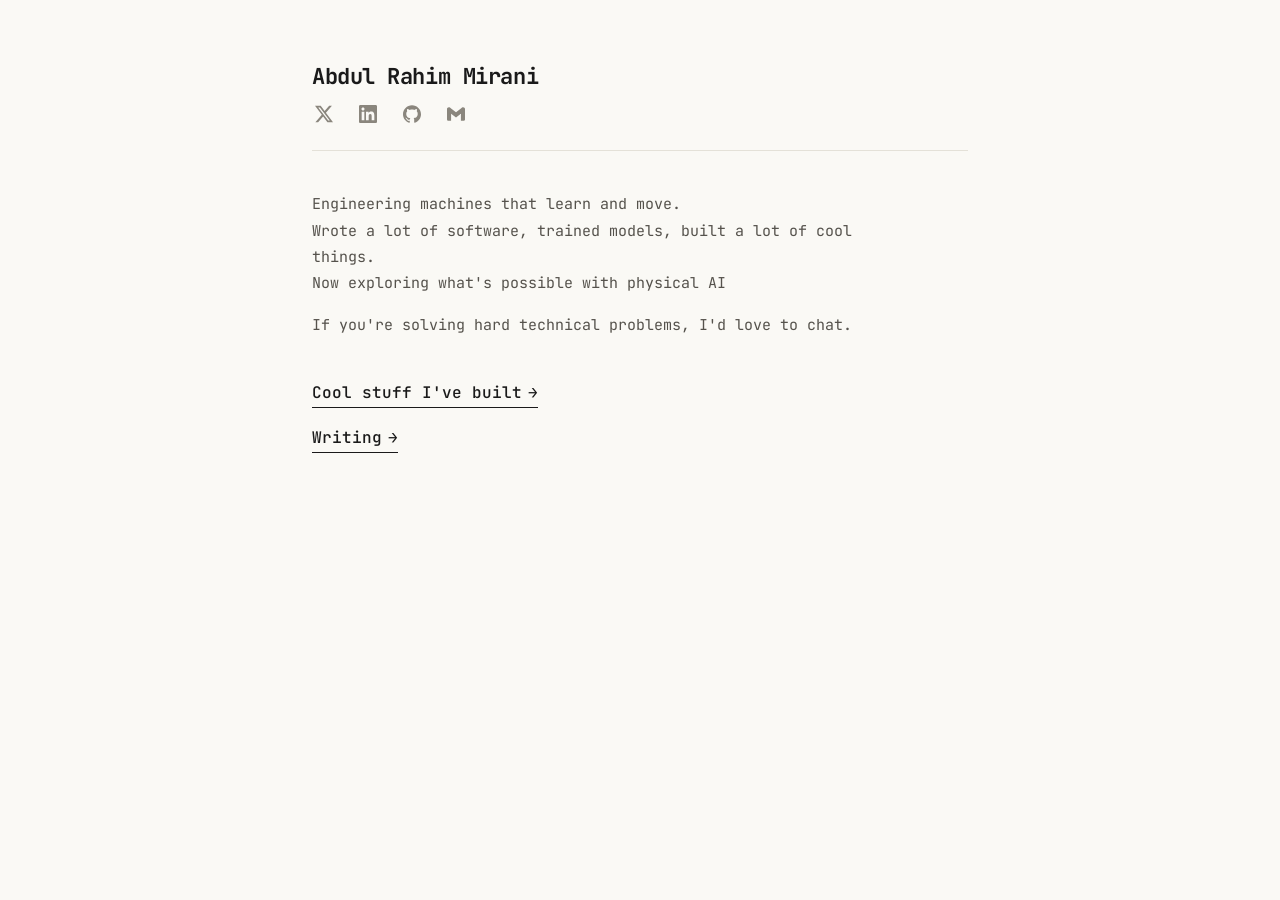
==== commit 3cf26ae8: "updated bio" ====
--- a/index.html
+++ b/index.html
@@ -49,8 +49,10 @@
         </header>
 
         <section class="intro">
-            <p class="bio">Founder interested in AI, ML, and Software Engineering. Looking to solve hard technical problems in the realm of AI innovation and technology.</p>
-            <p class="bio">If you're solving a hard technical problem, I'd love to chat.</p>
+            <p class="bio">Engineering machines that learn and move. <br>
+                Wrote a lot of software, trained models, built a lot of cool things. <br>
+                Now exploring what's possible with physical AI</p>
+            <p class="bio">If you're solving hard technical problems, I'd love to chat.</p>
         </section>
 
         <nav class="home-nav" aria-label="Site sections">
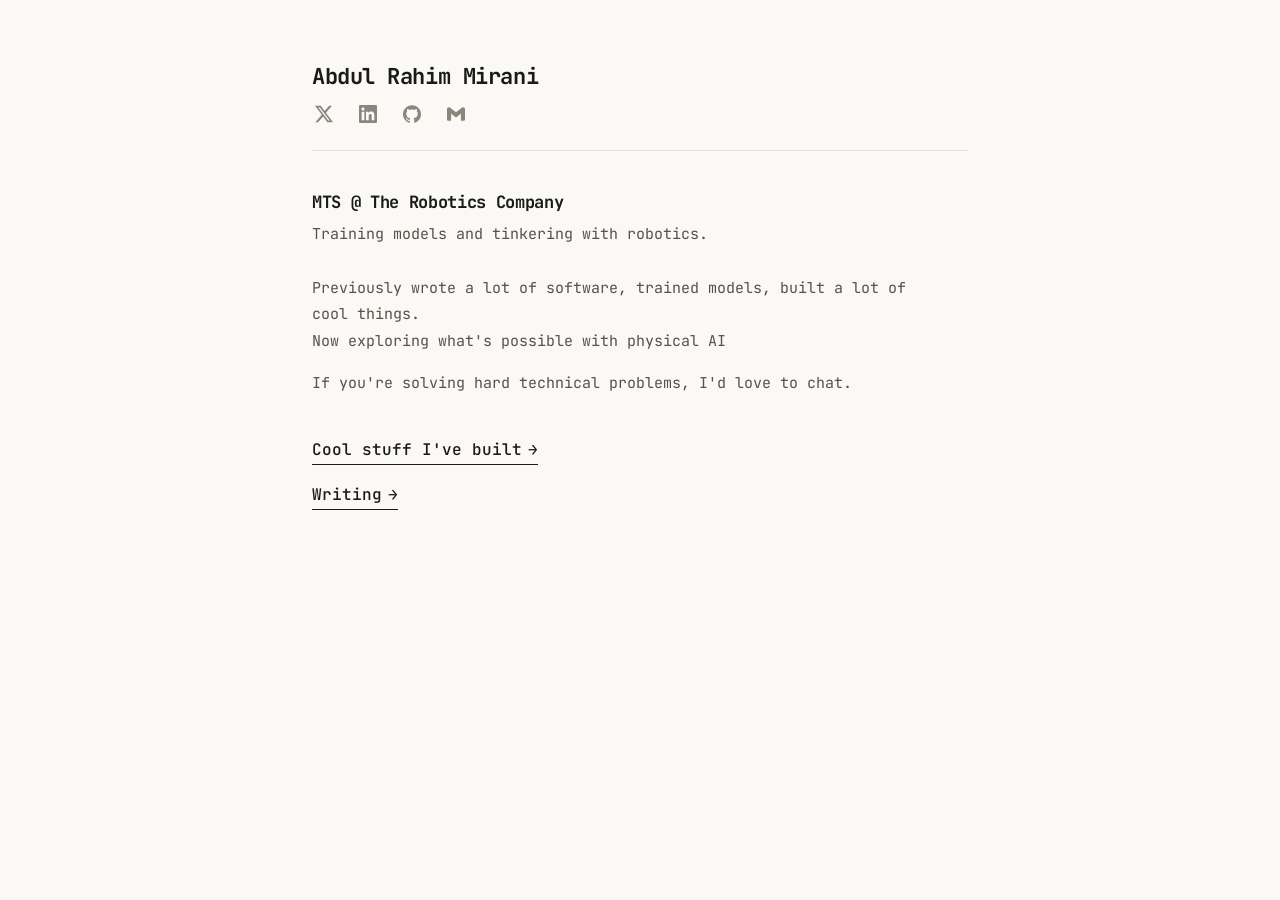
==== commit 59f3a278: "Update homepage bio with current role and clearer hierarchy Lead with MTS @ The Robotics Company as " ====
--- a/index.html
+++ b/index.html
@@ -2,7 +2,7 @@
 <html lang="en">
 <head>
     <meta charset="UTF-8">
-    <meta name="viewport" content="width=device-width, initial-scale=1.0, maximum-scale=1.0, user-scalable=no, viewport-fit=cover">
+    <meta name="viewport" content="width=device-width, initial-scale=1.0, viewport-fit=cover">
     <meta name="theme-color" content="#faf9f5">
     <meta name="mobile-web-app-capable" content="yes">
     <meta name="apple-mobile-web-app-capable" content="yes">
@@ -49,8 +49,9 @@
         </header>
 
         <section class="intro">
-            <p class="bio">Engineering machines that learn and move. <br>
-                Wrote a lot of software, trained models, built a lot of cool things. <br>
+            <p class="bio bio-role">MTS @ The Robotics Company</p>
+            <p class="bio bio-current">Training models and tinkering with robotics.</p>
+            <p class="bio bio-previous">Previously wrote a lot of software, trained models, built a lot of cool things. <br>
                 Now exploring what's possible with physical AI</p>
             <p class="bio">If you're solving hard technical problems, I'd love to chat.</p>
         </section>
--- a/style.css
+++ b/style.css
@@ -36,7 +36,10 @@
     font-family: var(--font-mono);
     font-size: 0.9375rem;
     line-height: 1.7;
-    padding: 4rem 1.5rem 6rem;
+    padding-top: max(4rem, env(safe-area-inset-top));
+    padding-right: max(1.5rem, env(safe-area-inset-right));
+    padding-bottom: max(6rem, env(safe-area-inset-bottom));
+    padding-left: max(1.5rem, env(safe-area-inset-left));
     max-width: 44rem;
     margin: 0 auto;
     min-height: 100vh;
@@ -117,8 +120,32 @@
     max-width: 38rem;
 }
 
+.bio-role {
+    color: var(--text);
+    font-size: 1.0625rem;
+    font-weight: 700;
+    letter-spacing: -0.02em;
+    line-height: 1.4;
+}
+
+.bio-current {
+    color: var(--text-secondary);
+}
+
+.bio-previous {
+    margin-top: 0;
+}
+
 .bio + .bio {
     margin-top: 1rem;
+}
+
+.bio-role + .bio {
+    margin-top: 0.35rem;
+}
+
+.bio-current + .bio {
+    margin-top: 1.75rem;
 }
 
 /* ---------- Home nav ---------- */
@@ -402,11 +429,29 @@
     }
 
     body {
-        padding: 2.5rem 1.25rem 4rem;
+        padding-top: max(2.5rem, env(safe-area-inset-top));
+        padding-right: max(1.25rem, env(safe-area-inset-right));
+        padding-bottom: max(4rem, env(safe-area-inset-bottom));
+        padding-left: max(1.25rem, env(safe-area-inset-left));
         min-height: 100vh;
         min-height: -webkit-fill-available;
     }
 
+    .home-nav {
+        gap: 1.25rem;
+    }
+
+    .home-nav-link {
+        min-height: 2.75rem;
+        padding: 0.35rem 0;
+    }
+
+    .back-link {
+        min-height: 2.75rem;
+        padding: 0.35rem 0;
+        margin-bottom: 2rem;
+    }
+
     .site-header {
         padding-bottom: 1.75rem;
     }
@@ -434,7 +479,10 @@
 
 @media (max-width: 480px) {
     body {
-        padding: 2rem 1rem 3.5rem;
+        padding-top: max(2rem, env(safe-area-inset-top));
+        padding-right: max(1rem, env(safe-area-inset-right));
+        padding-bottom: max(3.5rem, env(safe-area-inset-bottom));
+        padding-left: max(1rem, env(safe-area-inset-left));
         font-size: 0.9375rem;
     }
 
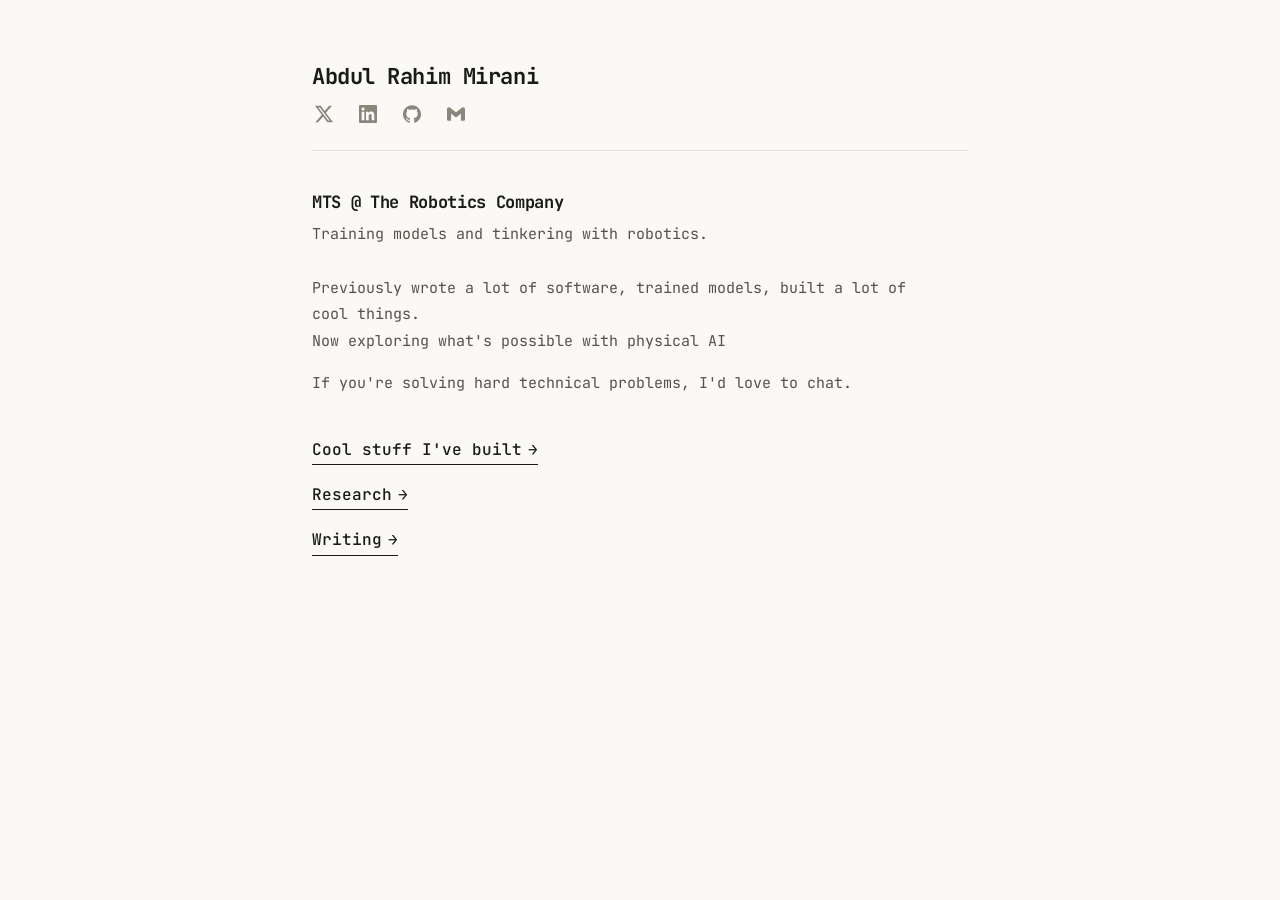
==== commit 8962557d: "Link the research page from the homepage nav" ====
--- a/index.html
+++ b/index.html
@@ -58,6 +58,7 @@
 
         <nav class="home-nav" aria-label="Site sections">
             <a href="/built" class="home-nav-link">Cool stuff I've built</a>
+            <a href="/research/vla-weight-editing" class="home-nav-link">Research</a>
             <a href="https://x.com/rahim_mirani/articles" class="home-nav-link" target="_blank" rel="noopener noreferrer">Writing</a>
         </nav>
     </main>
